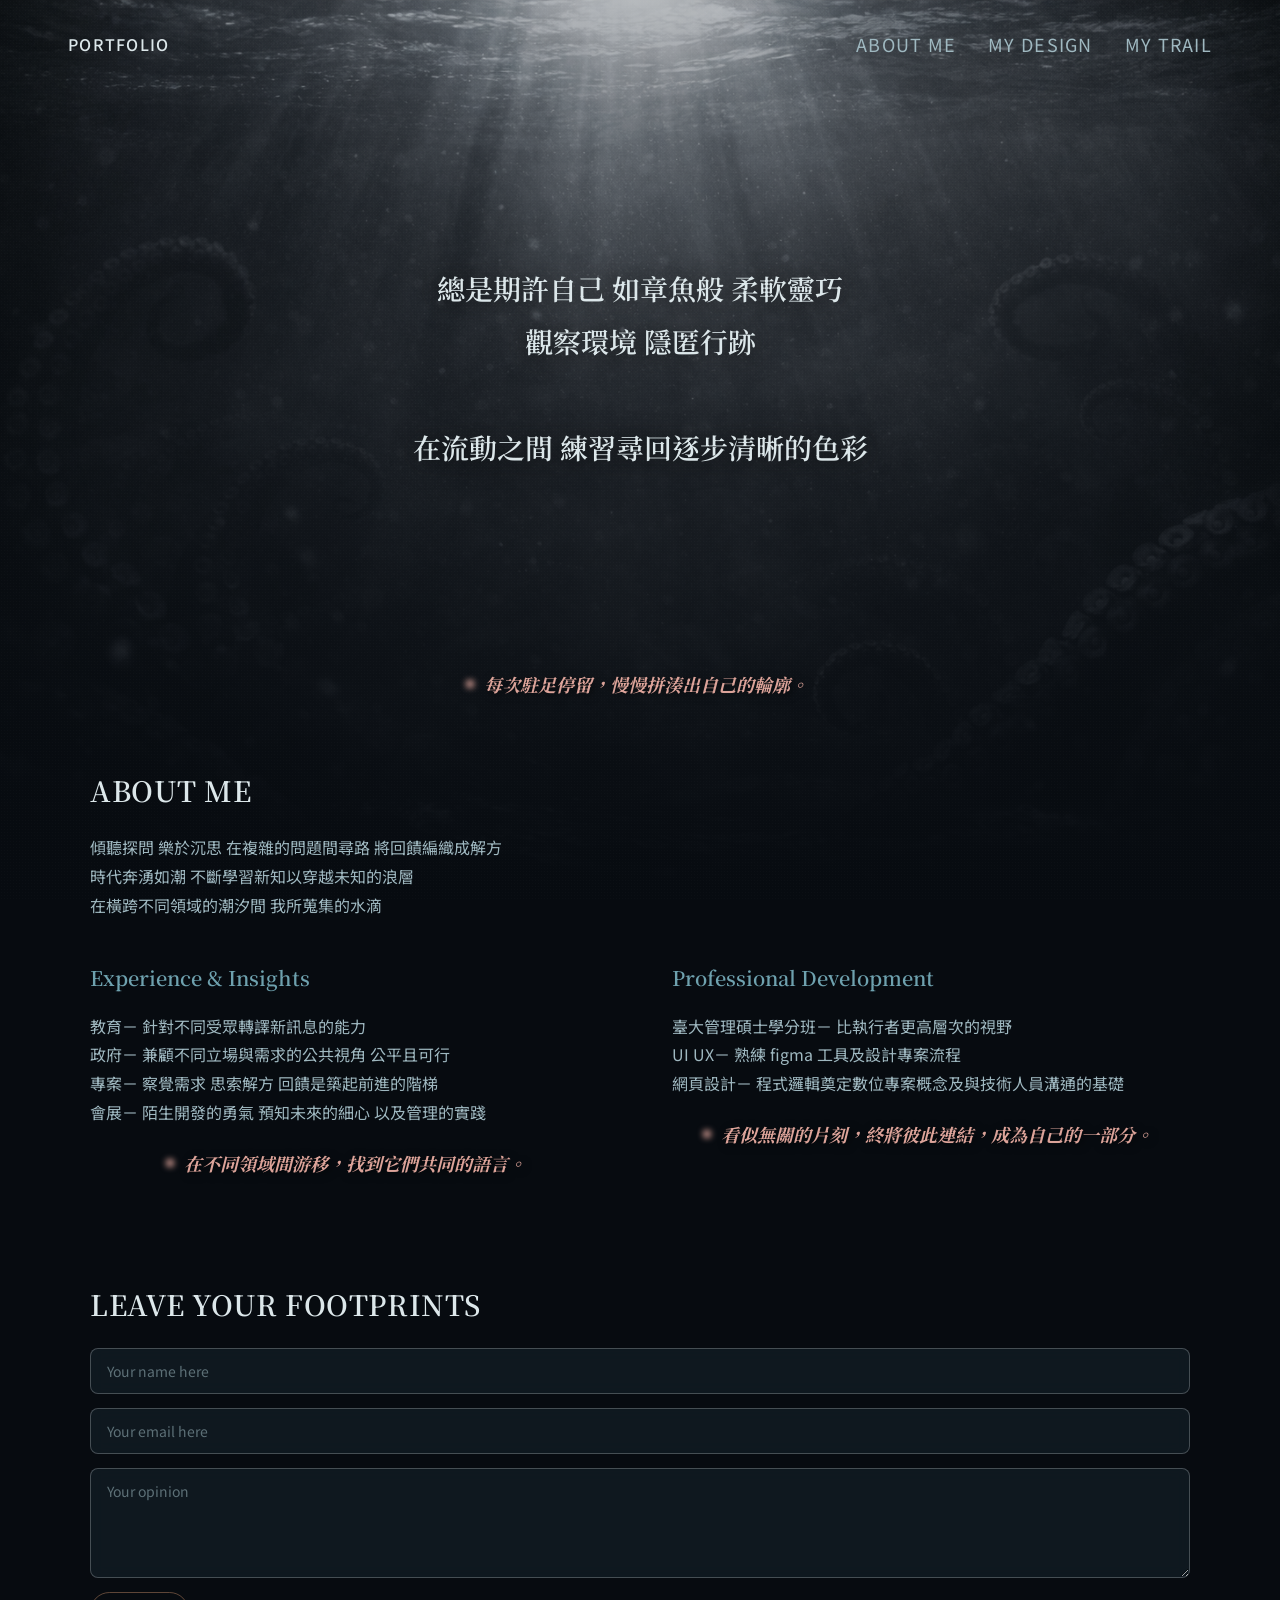
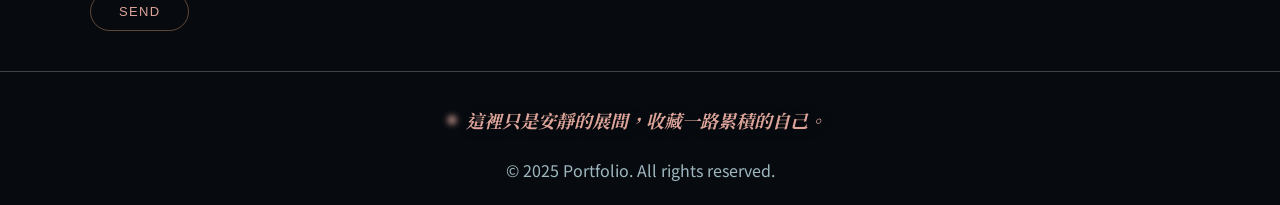
==== aboutme_claud.html @ aba06944 "Add files via upload" ====
<!DOCTYPE html>
<html lang="zh-Hant">

<head>
    <meta charset="UTF-8">
    <meta name="viewport" content="width=device-width, initial-scale=1.0">
    <title>Portfolio · About Me</title>
    <link rel="stylesheet" href="style_claud.css">
    <script src="form_claud.js" defer></script>
</head>

<body class="page-wrapper">

    <div class="ocean-bg"></div>

    <header class="header">
        <nav class="nav-bar">
            <div>PORTFOLIO</div>
            <ul class="nav-links">
                <li><a href="aboutme_claud.html">ABOUT ME</a></li>
                <li><a href="mydesign_claud.html">MY DESIGN</a></li>
                <li><a href="mytrail_claud.html">MY TRAIL</a></li>
            </ul>
        </nav>
    </header>

    <main>

        <!-- HERO：文字直接浮在共用背景上,沒有另外裁一張圖當banner -->
        <section class="section hero hero-drift">
            <h1>
                總是期許自己 如章魚般 柔軟靈巧<br>
                觀察環境 隱匿行跡<br><br>
                在流動之間 練習尋回逐步清晰的色彩
            </h1>
        </section>

        <div class="marginalia">
            <span>每次駐足停留，慢慢拼湊出自己的輪廓。</span>
        </div>

        <!-- ABOUT ME -->
        <section id="about" class="section">
            <div class="container-row-group">
                <div class="row">
                    <h2 class="h2">ABOUT ME</h2>
                    <p class="p">傾聽探問 樂於沉思 在複雜的問題間尋路 將回饋編織成解方<br />
                        時代奔湧如潮 不斷學習新知以穿越未知的浪層<br />
                        在橫跨不同領域的潮汐間 我所蒐集的水滴</p>
                </div>
            </div>

            <div class="container-col-group">
                <div class="col">
                    <h3 class="h3">Experience &amp; Insights</h3>
                    <p class="p">
                        教育－ 針對不同受眾轉譯新訊息的能力<br />
                        政府－ 兼顧不同立場與需求的公共視角 公平且可行<br />
                        專案－ 察覺需求 思索解方 回饋是築起前進的階梯<br />
                        會展－ 陌生開發的勇氣 預知未來的細心 以及管理的實踐<br />
                    </p>
                    <div class="marginalia">
                        <span>在不同領域間游移，找到它們共同的語言。</span>
                    </div>
                </div>
                <div class="col">
                    <h3 class="h3">Professional Development</h3>
                    <p class="p">
                        臺大管理碩士學分班－ 比執行者更高層次的視野<br />
                        UI UX－ 熟練 figma 工具及設計專案流程<br />
                        網頁設計－ 程式邏輯奠定數位專案概念及與技術人員溝通的基礎<br />
                    </p>
                    <div class="marginalia">
                        <span>看似無關的片刻，終將彼此連結，成為自己的一部分。</span>
                    </div>
                </div>
            </div>
        </section>

        <!-- FEEDBACK -->
        <section id="feedback" class="section">
            <div class="container-row-group">
                <h2 class="h2">LEAVE YOUR FOOTPRINTS</h2>
                <div class="form">
                    <form id="contact-form" action="https://api.web3forms.com/submit" method="POST">
                        <input type="hidden" name="access_key" value="4b1d34f7-1939-4fa5-8e92-2cdb14ba3c9f">

                        <input type="text" name="name" id="name" class="textarea" placeholder="Your name here" required>
                        <input type="email" name="email" id="email" class="textarea" placeholder="Your email here"
                            required>
                        <textarea name="message" id="message" class="textarea" placeholder="Your opinion"
                            required></textarea>
                        <button type="submit" class="mail-button">SEND</button>
                    </form>
                    <div class="toast" id="toast"></div>
                </div>
            </div>
        </section>

    </main>

    <footer class="footer">
        <div class="marginalia">
            <span>這裡只是安靜的展間，收藏一路累積的自己。</span>
        </div>
        <p class="p">© 2025 Portfolio. All rights reserved.</p>
    </footer>



</body>

</html>
---- style_claud.css ----
@import url('https://fonts.googleapis.com/css2?family=Cormorant+Garamond:ital,wght@0,400;0,600;1,400&family=Noto+Serif+TC:wght@400;600;700&family=Noto+Sans+TC:wght@300;400;500&display=swap');

:root {
    --abyss: #070b10;
    --deep: #0d1a22;
    --ink-glass: #1c2e38;
    --foam: #dce7ea;
    --glow: #6ea1ae;
    --muted: #9fb8c0;
    --line: rgba(240, 246, 248, 0.24);
    --ember: #dca399;
    /* 唯一暖色,只用在自省/手記/書籍類細節 */
}

* {
    box-sizing: border-box;
    margin: 0;
    padding: 0;
}

html,
body {
    height: 100%;
}

body.page-wrapper {
    position: relative;
    background: var(--abyss);
    color: var(--foam);
    font-family: "Noto Sans TC", sans-serif;
    line-height: 1.8;
    overflow-x: hidden;
}

a {
    color: inherit;
    font-size: 18px;

}

/* ================================================================
   共用海底背景 — 使用真實深海攝影,固定在整個視窗後方
   內容在上面捲動,背景本身不動,沒有邊界、沒有「banner」這塊
================================================================ */

.ocean-bg {
    position: fixed;
    inset: 0;
    z-index: -2;
    background-image:
        linear-gradient(180deg, rgba(7, 11, 16, 0.25) 0%, rgba(7, 11, 16, 0.5) 45%, rgba(7, 11, 16, 0.88) 85%, var(--abyss) 100%),
        url(./web_img/background.png);
    background-size: cover;
    background-position: center 20%;
    background-repeat: no-repeat;
}

.ocean-bg::after {
    /* 極細顆粒,呼應水中懸浮物,同時讓真實照片與其餘 CSS 區塊質感一致 */
    content: "";
    position: absolute;
    inset: 0;
    background-image: radial-gradient(rgba(255, 255, 255, 0.5) 0.6px, transparent 0.6px);
    background-size: 3px 3px;
    opacity: 0.035;
}

/* ================================================================
   NAV
================================================================ */

.header {
    position: relative;
    z-index: 6;
}

.nav-bar {
    display: flex;
    justify-content: space-between;
    align-items: center;
    max-width: 1200px;
    margin: 0 auto;
    padding: 28px;
    font-size: 16px;
    letter-spacing: 0.08em;
}

.nav-bar>div {
    font-weight: 500;
}

.nav-links {
    display: flex;
    gap: 32px;
    list-style: none;
    color: var(--muted);
}

.nav-links a {
    text-decoration: none;
    color: var(--muted);
    transition: color .25s ease;
}

.nav-links a:hover {
    color: var(--foam);
}

/* ================================================================
   HERO TEXT — 直接浮在共用背景最上方,沒有獨立的圖片框
================================================================ */

.hero {
    position: relative;
    /* 建立定位基準,讓內部子層(若未來要疊圖層)以這裡為原點 */
    z-index: 2;
    /* 蓋在 .ocean-bg(z-index:-2)之上,確保文字在背景前面 */
    min-height: clamp(360px, 46vw, 560px);
    /* 區塊最小高度:不小於360px,不大於560px,中間依視窗寬度的46%彈性縮放
       → 手機上不會太扁,寬螢幕上不會被拉得過高 */
    display: flex;
    flex-direction: column;
    /* 內部元素(eyebrow / h1 / sub)由上到下直向排列 */
    align-items: center;
    /* 水平置中 */
    justify-content: center;
    /* 垂直置中(在 min-height 範圍內置中) */
    text-align: center;
    /* 文字本身也置中對齊 */
    padding: 48px 24px;
    /* 上下留 60px 呼吸空間,左右 24px 避免貼邊 */
}

.hero .eyebrow {
    font-family: "Cormorant Garamond", serif;
    /* 英文襯線字,較有氣質 */
    font-style: italic;
    /* 斜體,弱化「標語感」,偏私語氣 */
    letter-spacing: 0.35em;
    /* 字距拉很開,營造細緻、慢下來的閱讀感 */
    text-transform: uppercase;
    /* 英文強制大寫 */
    font-size: 13px;
    color: var(--muted);
    /* 用次要色,不搶主標風采 */
    margin-bottom: 20px;
    /* 跟下面主標題拉開距離 */
}

.hero h1 {
    font-family: "Noto Serif TC", serif;
    /* 中文襯線,穩重有份量 */
    font-weight: 600;
    font-size: clamp(24px, 3vw, 28px);
    /* 響應式字級,最小24px最大28px */
    line-height: 1.9;
    /* 行高拉寬,詩句般的呼吸感,不擠 */
    color: var(--foam);
    /* 主要文字色(霧白) */
    text-shadow: 0 2px 26px rgba(0, 0, 0, 0.7);
    /* 文字陰影:讓文字疊在複雜的深海照片上時仍然清楚可讀 */
    max-width: 600px;
    /* 限制單行寬度,避免文字在寬螢幕上拉成一條長線 */
}

.hero .sub {
    margin-top: 24px;
    font-size: 13px;
    color: var(--muted);
    letter-spacing: 0.05em;
    /* 比 eyebrow 收斂一點的字距 */
}

.hero-drift {
    will-change: transform, opacity;
}



/* ================================================================
   SECTIONS / TYPOGRAPHY
================================================================ */

.section {
    position: relative;
    z-index: 3;
    padding: 0 24px;
}

.container-row-group {
    max-width: 1100px;
    margin: 60px auto 40px;
}

.container-col-group {
    max-width: 1100px;
    margin: 0 auto 80px;
    display: flex;
    gap: 64px;
    flex-wrap: wrap;
}

.col {
    flex: 1 1 320px;
}

/* .row {} */

.h2 {
    font-family: "Noto Serif TC", serif;
    font-weight: 600;
    font-size: clamp(24px, 2.4vw, 28px);
    color: var(--foam);
    margin: 18px 0;
    letter-spacing: 0.02em;
}

.h3 {
    font-family: "Noto Serif TC", serif;
    font-weight: 600;
    font-size: 20px;
    color: var(--glow);
    margin-bottom: 16px;
}

.p {
    font-size: 16px;
    color: var(--muted);
}

/* 自省手記樣式,可用在任何一段想強調「反思」語氣的文字上 */
.marginalia {
    padding: 4px 0 4px 0;
    font-family: "Noto Serif TC", serif;
    font-style: italic;
    font-weight: bold;
    font-size: 18px;
    margin: 16px auto;
    text-align: center;
    text-shadow: 2px 2px 8px rgba(0, 0, 0, 0.7);
}

.marginalia span {
    color: var(--ember);
    margin-right: 6px;
}

.marginalia::before {
    content: "";
    display: inline-block;
    width: 8px;
    height: 8px;
    border-radius: 50%;
    background: var(--ember);
    margin: 0 6px 4px 0;
    filter: blur(3px);
}

/* ================================================================
   FORM
================================================================ */

.form {
    max-width: 1100px;
    align-items: center;
}

.textarea {
    display: block;
    width: 100%;
    margin-bottom: 14px;
    padding: 12px 16px;
    background: rgba(28, 46, 56, 0.4);
    border: 1px solid var(--line);
    border-radius: 8px;
    color: var(--foam);
    font-family: "Noto Sans TC", sans-serif;
    font-size: 14px;
    backdrop-filter: blur(8px);
    transition: border-color .25s ease, background .25s ease;
}

.textarea::placeholder {
    color: rgba(159, 184, 192, 0.55);
}

.textarea:focus {
    outline: none;
    border-color: rgba(91, 138, 150, 0.6);
    background: rgba(28, 46, 56, 0.6);
}

textarea.textarea {
    min-height: 110px;
    resize: vertical;
}

.mail-button {
    padding: 11px 28px;
    border: 1px solid rgba(168, 120, 90, 0.55);
    background: transparent;
    color: var(--ember);
    font-size: 13px;
    letter-spacing: 0.1em;
    border-radius: 999px;
    cursor: pointer;
    transition: background .3s ease, color .3s ease;
}

.mail-button:hover {
    background: rgba(168, 120, 90, 0.15);
    color: var(--foam);
}

.toast {
    position: fixed;
    left: 50%;
    top: 24px;
    /* 原本是 bottom: 40px; */
    transform: translateX(-50%) translateY(-12px);
    /* 原本 translateY(12px)，方向要跟著翻過來 */
    background: rgba(7, 11, 16, 0.92);
    backdrop-filter: blur(10px);
    border: 1px solid rgba(91, 138, 150, 0.45);
    color: var(--foam);
    padding: 14px 28px;
    border-radius: 999px;
    font-family: "Noto Sans TC", sans-serif;
    font-size: 13px;
    letter-spacing: 0.03em;
    box-shadow: 0 20px 40px -15px rgba(0, 0, 0, 0.6);
    opacity: 0;
    pointer-events: none;
    transition: opacity 0.4s ease, transform 0.4s ease;
    z-index: 200;
}

.toast.is-show {
    opacity: 1;
    transform: translateX(-50%) translateY(0);
    /* 這行不用改，滑到「原位」的邏輯不變 */
}


.toast.is-error {
    border-color: rgba(200, 90, 90, 0.55);
}

/* ================================================================
   FOOTER
================================================================ */

.footer {
    position: relative;
    z-index: 3;
    text-align: center;
    padding: 12px 24px 16px;
    color: var(--muted);
    font-size: 12px;
    border-top: 1px solid var(--line);
    margin-top: 24px;
}

.footer .p {
    margin-bottom: 4px;
}

/* ================================================================
   CARD — 16:9 專案卡(套用於 MY DESIGN 頁)
================================================================ */

.card-row {
    display: grid;
    grid-template-columns: repeat(auto-fit, minmax(360px, 1fr));
    gap: 56px;
    max-width: 1600px;
    margin: 0 auto;
    padding: 24px 56px 40px;
    position: relative;
    z-index: 3;
}

.project-card {
    cursor: pointer;
    width: 400px;
    border-radius: 14px;
    background: linear-gradient(180deg, rgba(28, 46, 56, 0.5), rgba(13, 26, 34, 0.7));
    border: 1px solid var(--line);
    backdrop-filter: blur(14px);
    overflow: hidden;
    position: relative;
    transition: transform .45s cubic-bezier(.2, .7, .2, 1), box-shadow .45s ease, border-color .45s ease;
    box-shadow:
        inset 0 1px 4px rgba(255, 255, 255, 0.6),
        0 20px 40px -20px rgba(0, 0, 0, 0.6);
}

.project-card:hover {
    transform: translateY(-6px);
    border-color: rgba(34, 54, 65, 0.5);
    box-shadow: 0 28px 60px -20px rgba(0, 0, 0, 0.7), 0 0 0 1px rgba(91, 138, 150, 0.25);

}

.project-card .thumb {
    width: 100%;
    aspect-ratio: 4/3;
    overflow: hidden;
    background: var(--ink-glass);
    position: relative;
}

.project-card .thumb img {
    width: 100%;
    height: 100%;
    object-fit: cover;
    object-position: center top;
    display: block;
    filter: grayscale(30%) brightness(0.92) saturate(0.8);
    transition: filter .5s ease, transform .6s ease;
}

.project-card .thumb::after {
    /* 統一色溫的薄霧,弱化不同圖片間的色差 */
    content: "";
    position: absolute;
    inset: 0;
    background: linear-gradient(160deg, rgba(13, 26, 34, 0.32), rgba(7, 11, 16, 0.1));
    mix-blend-mode: multiply;
    pointer-events: none;
}

.project-card:hover .thumb img {
    filter: grayscale(0%) brightness(1) contrast(1) saturate(1);
    transform: scale(1.045);
}

.project-card .body {
    padding: 18px 20px 20px;
}

.project-card .tag {
    display: inline-block;
    font-size: 11px;
    letter-spacing: 0.12em;
    color: var(--glow);
    border: 1px solid rgba(110, 162, 175, 0.45);
    padding: 3px 10px;
    border-radius: 999px;
    margin-bottom: 12px;
}

.project-card h3 {
    font-family: "Noto Serif TC", serif;
    font-size: 17px;
    font-weight: 600;
    color: var(--foam);
    margin-bottom: 6px;
}

.project-card p {
    font-size: 13px;
    color: var(--muted);
    margin-bottom: 14px;
}

.project-card .meta {
    display: flex;
    justify-content: space-between;
    align-items: center;
    font-size: 11px;
    color: var(--muted);
    border-top: 1px solid var(--line);
    padding-top: 12px;
}

.icon-btn {
    position: relative;
    /* ← 加這行，讓 z-index 生效 */
    z-index: 6;
    width: 30px;
    height: 30px;
    border-radius: 50%;
    border: 1px solid rgba(91, 138, 150, 0.4);
    display: flex;
    align-items: center;
    justify-content: center;
    color: var(--foam);
    transition: background .3s ease, border-color .3s ease;
    flex-shrink: 0;
}

.icon-btn svg {
    width: 14px;
    height: 14px;
    transition: transform .3s ease;
}

.project-card:hover .icon-btn {
    background: rgba(91, 138, 150, 0.18);
    border-color: rgba(91, 138, 150, 0.7);
}

.project-card:hover .icon-btn svg {
    transform: translate(2px, -2px);
}

/* ---- 升起成效面板 ----
   HTML 裡需要在 .project-card 內、.body 後面多加一個 .result-panel
   結構範例見聊天訊息附註
*/

.result-panel {
    position: absolute;
    inset: 0;
    z-index: 5;
    display: flex;
    flex-direction: column;
    justify-content: center;
    gap: 10px;
    padding: 28px 26px;
    border-radius: 14px;
    background: linear-gradient(175deg, rgba(7, 11, 16, 0.72), rgba(5, 7, 8, 0.85));
    backdrop-filter: blur(6px);
    transform: translateY(100%);
    transition: transform .55s cubic-bezier(.2, .7, .2, 1);
}

.project-card:hover .result-panel,
.project-card.is-active .result-panel {
    transform: translateY(0);
}

.result-panel .eyebrow-small {
    font-family: "Cormorant Garamond", serif;
    font-style: italic;
    font-size: 12px;
    letter-spacing: 0.15em;
    color: var(--glow);
    margin-bottom: 4px;
}

.result-panel .line {
    display: flex;
    gap: 10px;
    font-size: 13px;
    color: var(--foam);
    letter-spacing: 0.02em;
}

.result-panel .line .k {
    flex-shrink: 0;
    font-family: "Cormorant Garamond", serif;
    font-style: italic;
    color: var(--ember);
    min-width: 52px;
}

.result-panel .hint {
    margin-top: 8px;
    font-size: 11px;
    color: var(--glow);
    letter-spacing: 0.05em;
}

/* ================================================================
   PDF 彈窗
================================================================ */

.pdf-modal {
    position: fixed;
    inset: 0;
    z-index: 100;
    display: flex;
    align-items: center;
    justify-content: center;
    background: rgba(0, 0, 0, 0.75);
    backdrop-filter: blur(4px);
    opacity: 0;
    visibility: hidden;
    transition: opacity .35s ease, visibility .35s ease;
}

.pdf-modal.is-open {
    opacity: 1;
    visibility: visible;
}

.pdf-modal__panel {
    position: relative;
    width: 90vw;
    height: 90vh;
    background: var(--ink-glass);
    border-radius: 14px;
    overflow: hidden;
    box-shadow: 0 40px 100px -20px rgba(0, 0, 0, 0.8);
    transform: translateY(16px) scale(0.98);
    transition: transform .35s cubic-bezier(.2, .7, .2, 1);
}

.pdf-modal.is-open .pdf-modal__panel {
    transform: translateY(0) scale(1);
}

.pdf-modal__frame {
    width: 100%;
    height: 100%;
    border: none;
}

.pdf-modal__close {
    position: absolute;
    top: 14px;
    right: 14px;
    z-index: 2;
    width: 36px;
    height: 36px;
    border-radius: 50%;
    border: 1px solid rgba(220, 231, 234, 0.3);
    background: rgba(7, 11, 16, 0.6);
    backdrop-filter: blur(6px);
    color: var(--foam);
    display: flex;
    align-items: center;
    justify-content: center;
    cursor: pointer;
    transition: background .25s ease, transform .25s ease;
}

.pdf-modal__close svg {
    width: 16px;
    height: 16px;
}

.pdf-modal__close:hover {
    background: rgba(91, 138, 150, 0.35);
    transform: rotate(90deg);
}

/* ================================================================
   CARD — A4 直式書籍卡(套用於 MY TRAIL 頁)
================================================================ */

.book-card {
    width: 320px;
    border-radius: 10px;
    position: relative;
    overflow: hidden;
    background: var(--ink-glass);
    border: 1px solid var(--line);
    box-shadow: 0 24px 50px -18px rgba(0, 0, 0, 0.65);
    transition: transform .5s cubic-bezier(.2, .7, .2, 1), box-shadow .5s ease;
}

.book-card:hover {
    transform: translateY(-6px) rotate(-0.3deg);
    box-shadow: 0 34px 70px -18px rgba(0, 0, 0, 0.75);
}

.book-card .cover {
    width: 100%;
    aspect-ratio: 210/297;
    position: relative;
    overflow: hidden;
}

.book-card .cover img {
    width: 100%;
    height: 100%;
    object-fit: cover;
    display: block;
    filter: grayscale(30%) brightness(0.92) contrast(1.05) saturate(0.85);
    transition: filter .5s ease, transform .6s ease;
}

.book-card:hover .cover img {
    filter: grayscale(0%) brightness(1) contrast(1) saturate(1);
    transform: scale(1.04);
}

.book-card .cover::after {
    content: "";
    position: absolute;
    inset: 0;
    background: linear-gradient(180deg, transparent 40%, rgba(7, 11, 16, 0.94) 100%);
}

.book-card .overlay-text {
    position: absolute;
    left: 0;
    right: 0;
    bottom: 0;
    z-index: 2;
    padding: 16px 16px 18px;
}

.book-card .overlay-text .tag {
    font-size: 10px;
    letter-spacing: 0.14em;
    color: var(--ember);
    text-transform: uppercase;
    display: block;
    margin-bottom: 6px;
}

.book-card .overlay-text h3 {
    font-family: "Noto Serif TC", serif;
    font-size: 15px;
    font-weight: 600;
    color: var(--foam);
    margin-bottom: 4px;
    line-height: 1.5;
}

.book-card .overlay-text p {
    font-size: 11px;
    color: var(--muted);
}

@media (max-width: 720px) {
    .card-row {
        justify-content: center;
    }

    .container-col-group {
        gap: 40px;
    }
}

/* ================================================================
   書籍彈窗
================================================================ */

.book-modal {
    position: fixed;
    inset: 0;
    z-index: 100;
    display: flex;
    align-items: center;
    justify-content: center;
    background: rgba(0, 0, 0, 0.75);
    backdrop-filter: blur(4px);
    opacity: 0;
    visibility: hidden;
    transition: opacity .35s ease, visibility .35s ease;
    padding: 24px;
}

.book-modal.is-open {
    opacity: 1;
    visibility: visible;
}

.book-modal__panel {
    position: relative;
    width: 92vw;
    max-width: 640px;
    /* 書封是直式，不需要像PDF那樣拉很寬 */
    max-height: 92vh;
    overflow-y: auto;
    /* 萬一書封+文字超過螢幕高度，允許捲動 */
    background: var(--ink-glass);
    border-radius: 14px;
    box-shadow: 0 40px 100px -20px rgba(0, 0, 0, 0.8);
    transform: translateY(16px) scale(0.98);
    transition: transform .35s cubic-bezier(.2, .7, .2, 1);
}

.book-modal.is-open .book-modal__panel {
    transform: translateY(0) scale(1);
}

.book-modal__img {
    display: block;
    width: 100%;
    /* 圖片永遠跟彈窗一樣寬，你要的效果 */
    height: auto;
    /* 高度依圖片原始比例自動計算，不會變形 */
}

.book-modal__info {
    padding: 20px 24px 24px;
}

.book-modal__title {
    font-family: "Noto Serif TC", serif;
    font-size: 18px;
    font-weight: 600;
    color: var(--foam);
    margin-bottom: 8px;
}

.book-modal__meta {
    font-size: 13px;
    color: var(--muted);
    line-height: 1.7;
}

.book-modal__close {
    position: absolute;
    top: 14px;
    right: 14px;
    z-index: 2;
    width: 36px;
    height: 36px;
    border-radius: 50%;
    border: 1px solid rgba(220, 231, 234, 0.3);
    background: rgba(7, 11, 16, 0.6);
    backdrop-filter: blur(6px);
    color: var(--foam);
    display: flex;
    align-items: center;
    justify-content: center;
    cursor: pointer;
    transition: background .25s ease, transform .25s ease;
}

.book-modal__close svg {
    width: 16px;
    height: 16px;
}

.book-modal__close:hover {
    background: rgba(54, 73, 78, 0.699);
    transform: rotate(90deg);
}

.book-card {
    cursor: pointer;
}

/* ================================================================
   GALLERY PAGES（MY DESIGN / MY TRAIL 共用）
================================================================ */

.gallery {
    padding-top: 50px;
}

.trail-intro {
    max-width: 640px;
    margin: 24px auto 28px;
    font-family: "Noto Serif TC", serif;
    font-size: 18px;
    color: var(--foam);
}
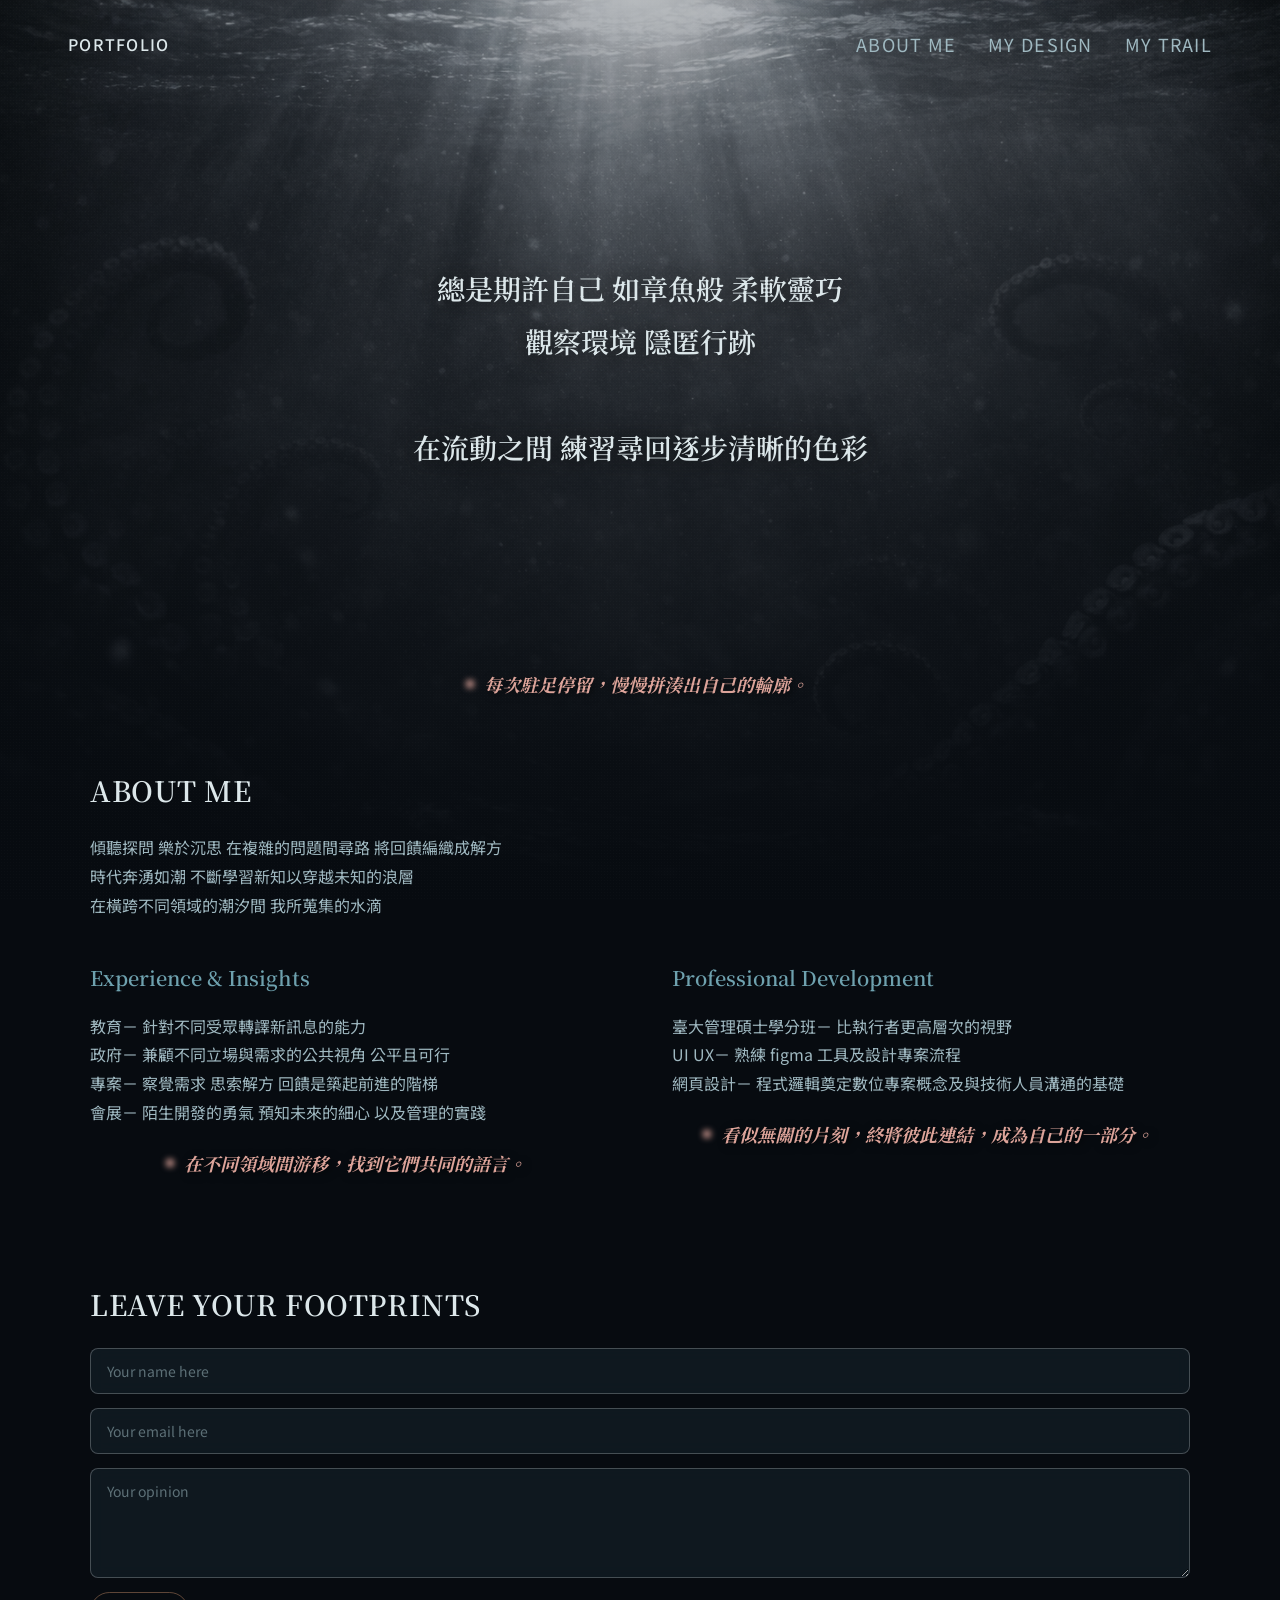
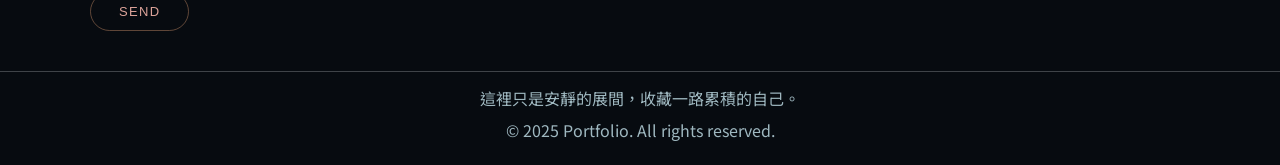
==== commit 15b8eda6: "0729" ====
--- a/aboutme_claud.html
+++ b/aboutme_claud.html
@@ -100,9 +100,7 @@
     </main>
 
     <footer class="footer">
-        <div class="marginalia">
-            <span>這裡只是安靜的展間，收藏一路累積的自己。</span>
-        </div>
+        <p class="p">這裡只是安靜的展間，收藏一路累積的自己。</p>
         <p class="p">© 2025 Portfolio. All rights reserved.</p>
     </footer>
 
@@ -110,4 +108,4 @@
 
 </body>
 
-</html>+</html>
